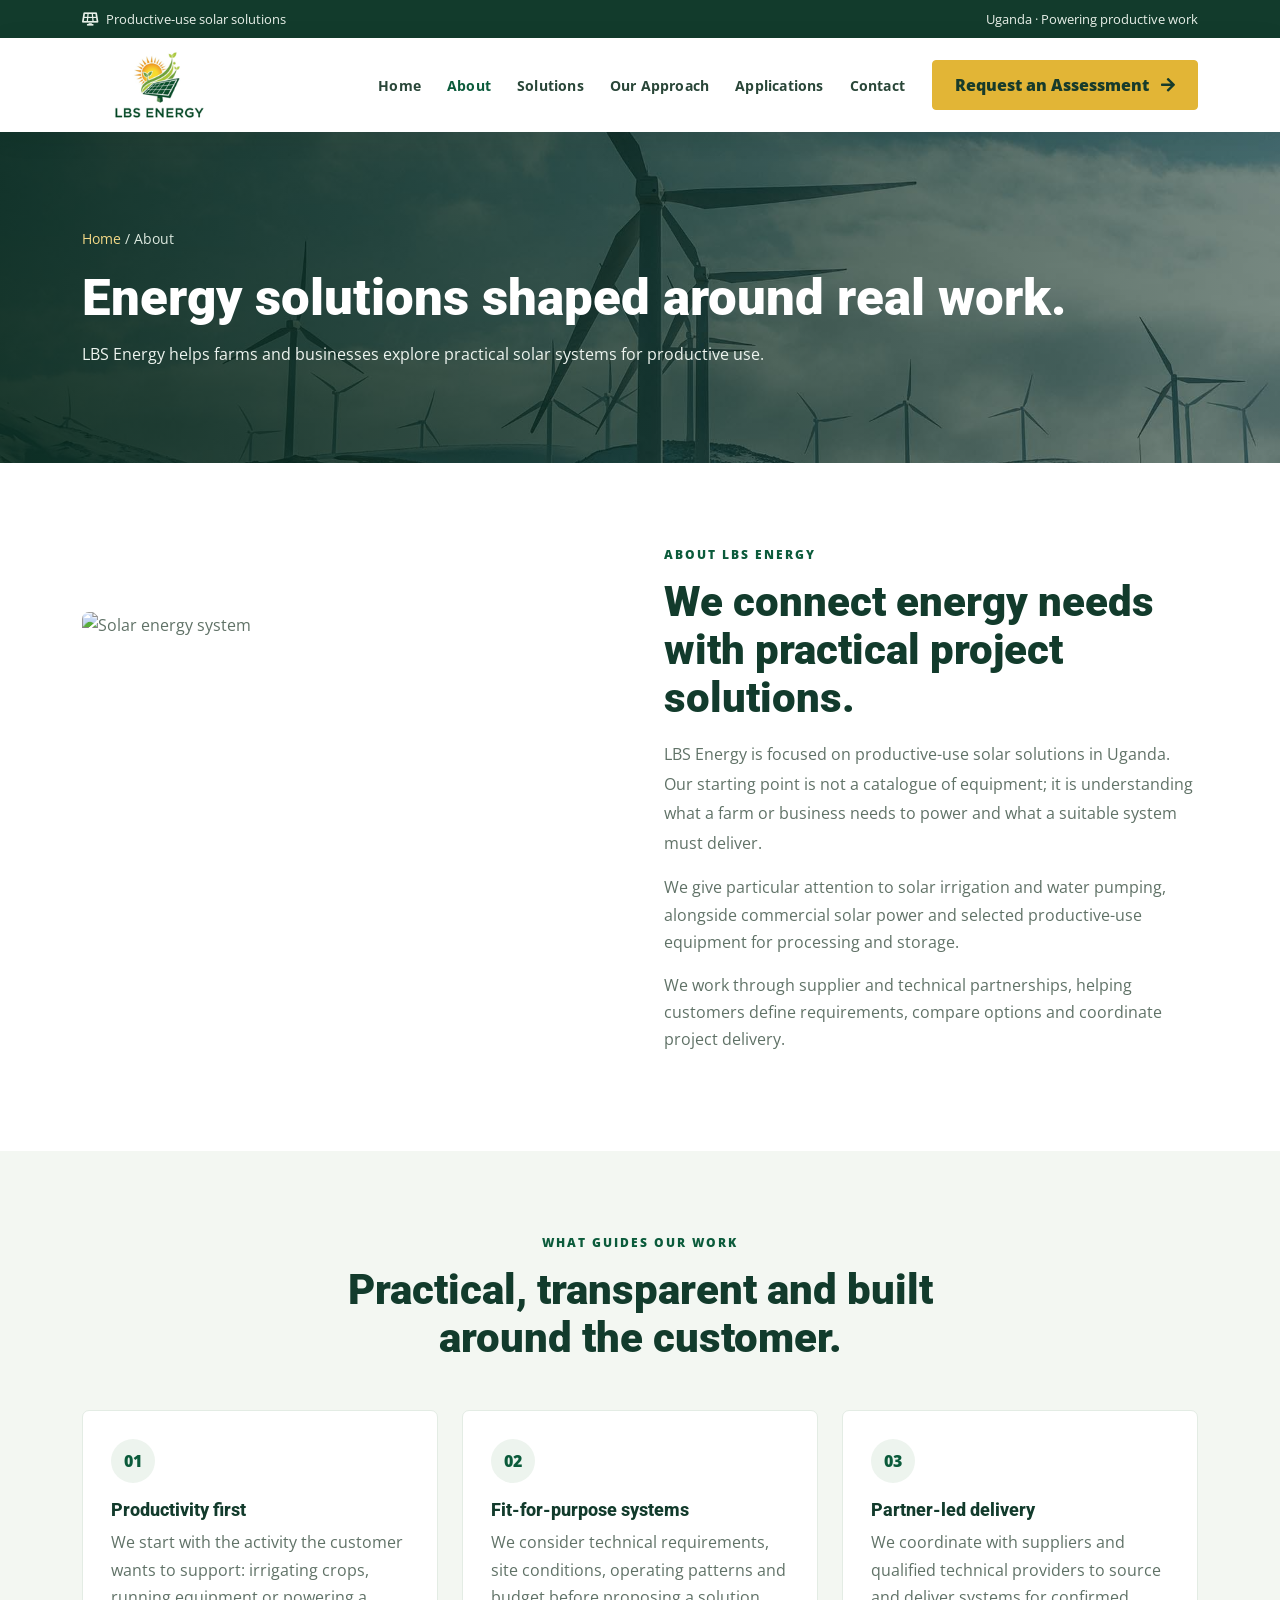
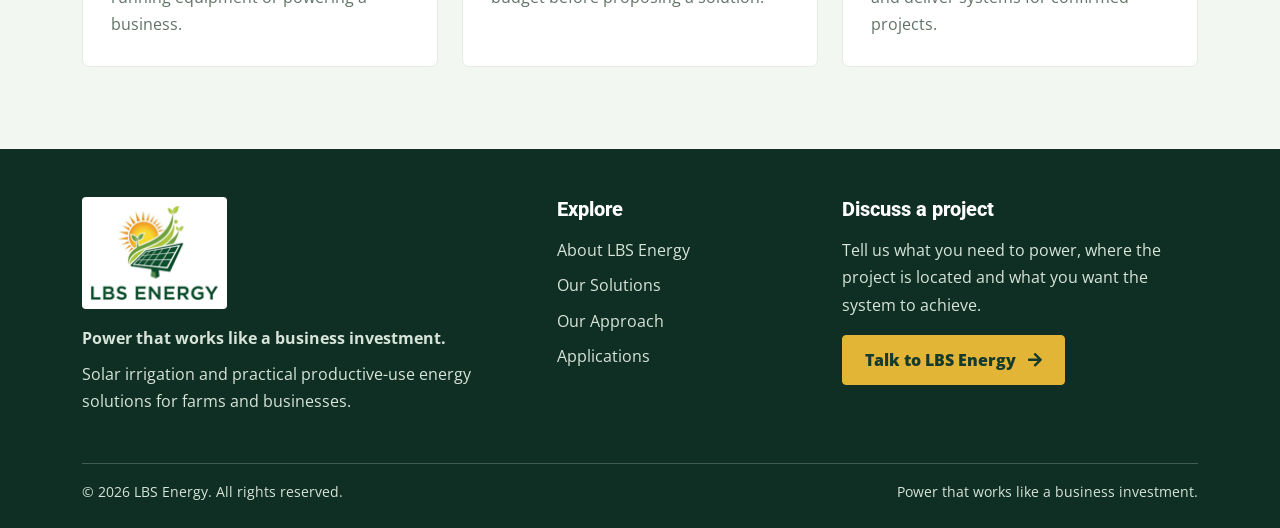
==== about.html @ 359703ac "Replace old website with complete LBS Energy website" ====
<!DOCTYPE html>
<html lang="en">
<head>
<meta charset="utf-8"><meta name="viewport" content="width=device-width, initial-scale=1">
<title>About LBS Energy | LBS Energy Uganda</title>
<meta name="description" content="Learn about LBS Energy's customer-focused, partner-led approach to productive-use solar in Uganda.">
<meta name="theme-color" content="#123b2c">
<link rel="icon" href="img/lbs-energy-logo.png">
<link rel="preconnect" href="https://fonts.googleapis.com"><link rel="preconnect" href="https://fonts.gstatic.com" crossorigin>
<link href="https://fonts.googleapis.com/css2?family=Open+Sans:wght@400;500;600;700&family=Roboto:wght@500;700;900&display=swap" rel="stylesheet">
<link href="https://cdnjs.cloudflare.com/ajax/libs/font-awesome/5.10.0/css/all.min.css" rel="stylesheet">
<link href="css/bootstrap.min.css" rel="stylesheet"><link href="css/lbs-custom.css" rel="stylesheet">
</head>
<body>
<div class="topline"><div class="container d-flex justify-content-between flex-wrap gap-2"><span><i class="fas fa-solar-panel me-2"></i>Productive-use solar solutions</span><span>Uganda · Powering productive work</span></div></div>
<nav class="navbar navbar-expand-lg navbar-light bg-white sticky-top py-2"><div class="container">
<a class="navbar-brand d-flex align-items-center" href="index.html"><img src="img/lbs-energy-logo.png" alt="LBS Energy" class="brand-logo"></a>
<button class="navbar-toggler" type="button" data-bs-toggle="collapse" data-bs-target="#mainNav" aria-controls="mainNav" aria-expanded="false" aria-label="Toggle navigation"><span class="navbar-toggler-icon"></span></button>
<div class="collapse navbar-collapse" id="mainNav"><div class="navbar-nav ms-auto align-items-lg-center gap-lg-1">
<a class="nav-link " href="index.html">Home</a><a class="nav-link active" href="about.html">About</a><a class="nav-link " href="service.html">Solutions</a><a class="nav-link " href="feature.html">Our Approach</a><a class="nav-link " href="project.html">Applications</a><a class="nav-link " href="contact.html">Contact</a>
</div><a class="btn btn-lbs ms-lg-3 mt-3 mt-lg-0" href="contact.html">Request an Assessment <i class="fas fa-arrow-right ms-2"></i></a></div></div></nav>

<header class="page-hero"><div class="container"><div class="breadcrumb-lite"><a href="index.html">Home</a> / About</div><h1 class="mt-3">Energy solutions shaped around real work.</h1><p>LBS Energy helps farms and businesses explore practical solar systems for productive use.</p></div></header>
<section class="section-pad"><div class="container"><div class="row g-5 align-items-center"><div class="col-lg-6"><img src="img/about.jpg" class="feature-image" alt="Solar energy system"></div><div class="col-lg-6"><div class="section-label">About LBS Energy</div><h2 class="section-title">We connect energy needs with practical project solutions.</h2><p class="intro-copy">LBS Energy is focused on productive-use solar solutions in Uganda. Our starting point is not a catalogue of equipment; it is understanding what a farm or business needs to power and what a suitable system must deliver.</p><p>We give particular attention to solar irrigation and water pumping, alongside commercial solar power and selected productive-use equipment for processing and storage.</p><p>We work through supplier and technical partnerships, helping customers define requirements, compare options and coordinate project delivery.</p></div></div></div></section>
<section class="feature-band section-pad"><div class="container"><div class="text-center mx-auto mb-5" style="max-width:700px"><div class="section-label">What guides our work</div><h2 class="section-title">Practical, transparent and built around the customer.</h2></div><div class="row g-4">
<div class="col-md-4"><div class="info-panel"><div class="number-pill">01</div><h3>Productivity first</h3><p>We start with the activity the customer wants to support: irrigating crops, running equipment or powering a business.</p></div></div>
<div class="col-md-4"><div class="info-panel"><div class="number-pill">02</div><h3>Fit-for-purpose systems</h3><p>We consider technical requirements, site conditions, operating patterns and budget before proposing a solution.</p></div></div>
<div class="col-md-4"><div class="info-panel"><div class="number-pill">03</div><h3>Partner-led delivery</h3><p>We coordinate with suppliers and qualified technical providers to source and deliver systems for confirmed projects.</p></div></div>
</div></div></section>

<footer class="pt-5 pb-4"><div class="container"><div class="row g-4">
<div class="col-lg-5"><img src="img/lbs-energy-logo.png" alt="LBS Energy" class="footer-logo"><p class="mt-3 mb-2 fw-bold">Power that works like a business investment.</p><p class="mb-0">Solar irrigation and practical productive-use energy solutions for farms and businesses.</p></div>
<div class="col-6 col-lg-3"><h5 class="mb-3">Explore</h5><p class="mb-2"><a href="about.html">About LBS Energy</a></p><p class="mb-2"><a href="service.html">Our Solutions</a></p><p class="mb-2"><a href="feature.html">Our Approach</a></p><p class="mb-2"><a href="project.html">Applications</a></p></div>
<div class="col-6 col-lg-4"><h5 class="mb-3">Discuss a project</h5><p>Tell us what you need to power, where the project is located and what you want the system to achieve.</p><a href="contact.html" class="btn btn-lbs">Talk to LBS Energy <i class="fas fa-arrow-right ms-2"></i></a></div>
</div><hr class="border-secondary mt-5"><div class="d-flex flex-wrap justify-content-between gap-2 small"><span>© <span id="year"></span> LBS Energy. All rights reserved.</span><span>Power that works like a business investment.</span></div></div></footer>
<script src="https://cdn.jsdelivr.net/npm/bootstrap@5.0.0/dist/js/bootstrap.bundle.min.js"></script><script>document.getElementById('year').textContent=new Date().getFullYear();</script>
</body></html>
---- css/lbs-custom.css ----
:root{--lbs-green:#0b5b3b;--lbs-deep:#123b2c;--lbs-gold:#e2b536;--lbs-soft:#f3f7f2;--lbs-ink:#20352a;--lbs-muted:#607267}
*{box-sizing:border-box}html{scroll-behavior:smooth}body{font-family:'Open Sans',sans-serif;color:var(--lbs-muted);line-height:1.7}h1,h2,h3,h4,h5,.navbar-brand{font-family:Roboto,sans-serif;color:var(--lbs-deep);line-height:1.2}a{color:var(--lbs-green)}.topline{background:var(--lbs-deep);color:#e8f0e9;font-size:.82rem;padding:8px 0}.navbar{box-shadow:0 5px 25px rgba(12,48,31,.08)}.brand-logo{width:155px;max-height:68px;object-fit:contain}.navbar .nav-link{font-weight:700;font-size:.85rem;letter-spacing:.2px;color:#294638!important;padding:20px 11px!important}.navbar .nav-link:hover,.navbar .nav-link.active{color:var(--lbs-green)!important}.btn-lbs{background:var(--lbs-gold);border:1px solid var(--lbs-gold);color:#173b2b;font-weight:800;border-radius:4px;padding:12px 22px;transition:.2s}.btn-lbs:hover{background:#c99e28;border-color:#c99e28;color:#102f24;transform:translateY(-1px)}.btn-outline-lbs{border:1px solid rgba(255,255,255,.8);color:white;border-radius:4px;padding:12px 22px;font-weight:700}.btn-outline-lbs:hover{background:white;color:var(--lbs-green)}.hero{background:linear-gradient(90deg,rgba(7,39,26,.95),rgba(7,39,26,.82) 53%,rgba(7,39,26,.26)),url('../img/carousel-2.jpg') center/cover no-repeat;min-height:590px;display:flex;align-items:center}.hero-content{padding:95px 0;max-width:760px}.eyebrow,.section-label{color:#b88c17;font-size:.76rem;font-weight:900;letter-spacing:2px;text-transform:uppercase}.hero h1{color:#fff;font-size:clamp(2.6rem,5.2vw,4.5rem);font-weight:900;line-height:1.06;margin:17px 0 20px}.hero p{color:#edf4ef;font-size:1.08rem;max-width:650px;line-height:1.85}.hero-note{display:inline-flex;gap:9px;align-items:center;color:#f8e8b7;margin-top:22px;font-size:.9rem}.section-pad{padding:82px 0}.section-label{color:var(--lbs-green)}.section-title{font-size:clamp(2rem,3.3vw,2.8rem);font-weight:900;line-height:1.14;margin:12px 0 18px}.intro-copy{font-size:1rem;line-height:1.85;max-width:740px}.trust-strip{position:relative;margin-top:-34px;background:white;box-shadow:0 12px 34px rgba(20,50,35,.09);z-index:2;border-radius:6px}.trust-item{padding:23px;display:flex;align-items:center;gap:13px;height:100%}.trust-icon,.solution-icon{width:48px;height:48px;flex:0 0 48px;display:grid;place-items:center;background:#edf4ee;border-radius:50%;color:var(--lbs-green);font-size:1.2rem}.trust-item strong{display:block;color:var(--lbs-deep);font-size:.96rem}.trust-item span{font-size:.82rem}.solution-card{height:100%;border:1px solid #e4ece5;border-radius:7px;overflow:hidden;background:white;box-shadow:0 5px 18px rgba(20,50,35,.04);transition:.25s}.solution-card:hover{transform:translateY(-4px);box-shadow:0 15px 32px rgba(20,50,35,.1)}.solution-card img{width:100%;height:220px;object-fit:cover}.solution-body{padding:25px}.solution-body h3{font-size:1.22rem;font-weight:800;margin:12px 0}.solution-body p{font-size:.93rem;line-height:1.75;margin:0}.feature-band{background:var(--lbs-soft)}.feature-image{width:100%;height:100%;min-height:390px;object-fit:cover;border-radius:7px}.check-line{display:flex;gap:12px;margin:15px 0;color:#42594c}.check-line i{color:var(--lbs-green);margin-top:5px}.process-card{background:white;border:1px solid #e3ece4;border-top:4px solid var(--lbs-green);border-radius:5px;padding:25px;height:100%}.process-number{font-size:1.8rem;font-weight:900;color:#c99e28;margin-bottom:12px}.process-card h3{font-size:1.1rem;font-weight:800}.process-card p{font-size:.9rem;line-height:1.7;margin:0}.audience-card{background:white;border:1px solid #e5ece6;padding:21px;border-radius:5px;height:100%;display:flex;gap:13px;align-items:flex-start}.audience-card i{color:var(--lbs-green);font-size:1.3rem;margin-top:4px}.audience-card h3{font-size:1rem;font-weight:800;margin-bottom:5px}.audience-card p{font-size:.86rem;margin:0;line-height:1.6}.cta-band{background:linear-gradient(120deg,#0b5b3b,#123b2c);color:white;border-radius:7px;padding:46px}.cta-band h2{color:white;font-weight:900}.cta-band p{color:#e1eee5;max-width:690px}.page-hero{background:linear-gradient(90deg,rgba(7,39,26,.9),rgba(7,39,26,.55)),url('../img/carousel-1.jpg') center/cover no-repeat;padding:95px 0;color:white}.page-hero h1{font-size:clamp(2.4rem,4vw,3.6rem);color:white;font-weight:900}.page-hero p{color:#edf4ef;max-width:700px;margin:12px 0 0}.info-panel{background:#fff;border:1px solid #e3ece4;border-radius:7px;padding:28px;height:100%}.info-panel h3{font-size:1.15rem;font-weight:800}.info-panel p{margin-bottom:0}.number-pill{display:inline-grid;place-items:center;width:44px;height:44px;background:#edf4ee;color:var(--lbs-green);font-weight:900;border-radius:50%;margin-bottom:16px}.form-control,.form-select{border-color:#dce6dd;padding:12px 14px;border-radius:4px}.form-control:focus,.form-select:focus{border-color:var(--lbs-green);box-shadow:0 0 0 .2rem rgba(11,91,59,.12)}footer{background:#102f24;color:#d7e4da}footer h5{color:white;font-weight:800}footer a{color:#d7e4da;text-decoration:none}footer a:hover{color:var(--lbs-gold)}footer .footer-logo{width:145px;background:white;padding:7px;border-radius:4px}.small-note{font-size:.85rem;color:#718176}.list-check{padding-left:0;list-style:none}.list-check li{margin:10px 0}.list-check i{color:var(--lbs-green);margin-right:9px}.breadcrumb-lite{font-size:.88rem;color:#dce9df}.breadcrumb-lite a{color:#f4d986;text-decoration:none}
@media(max-width:991px){.navbar .nav-link{padding:9px 0!important}.navbar .navbar-nav{border-top:1px solid #eee}.hero{min-height:550px}.trust-strip{margin-top:0}}
@media(max-width:767px){.hero{min-height:530px;background-position:58% center}.hero-content{padding:75px 0}.section-pad{padding:62px 0}.cta-band{padding:30px 22px}.brand-logo{width:132px}.page-hero{padding:70px 0}.feature-image{min-height:280px}}
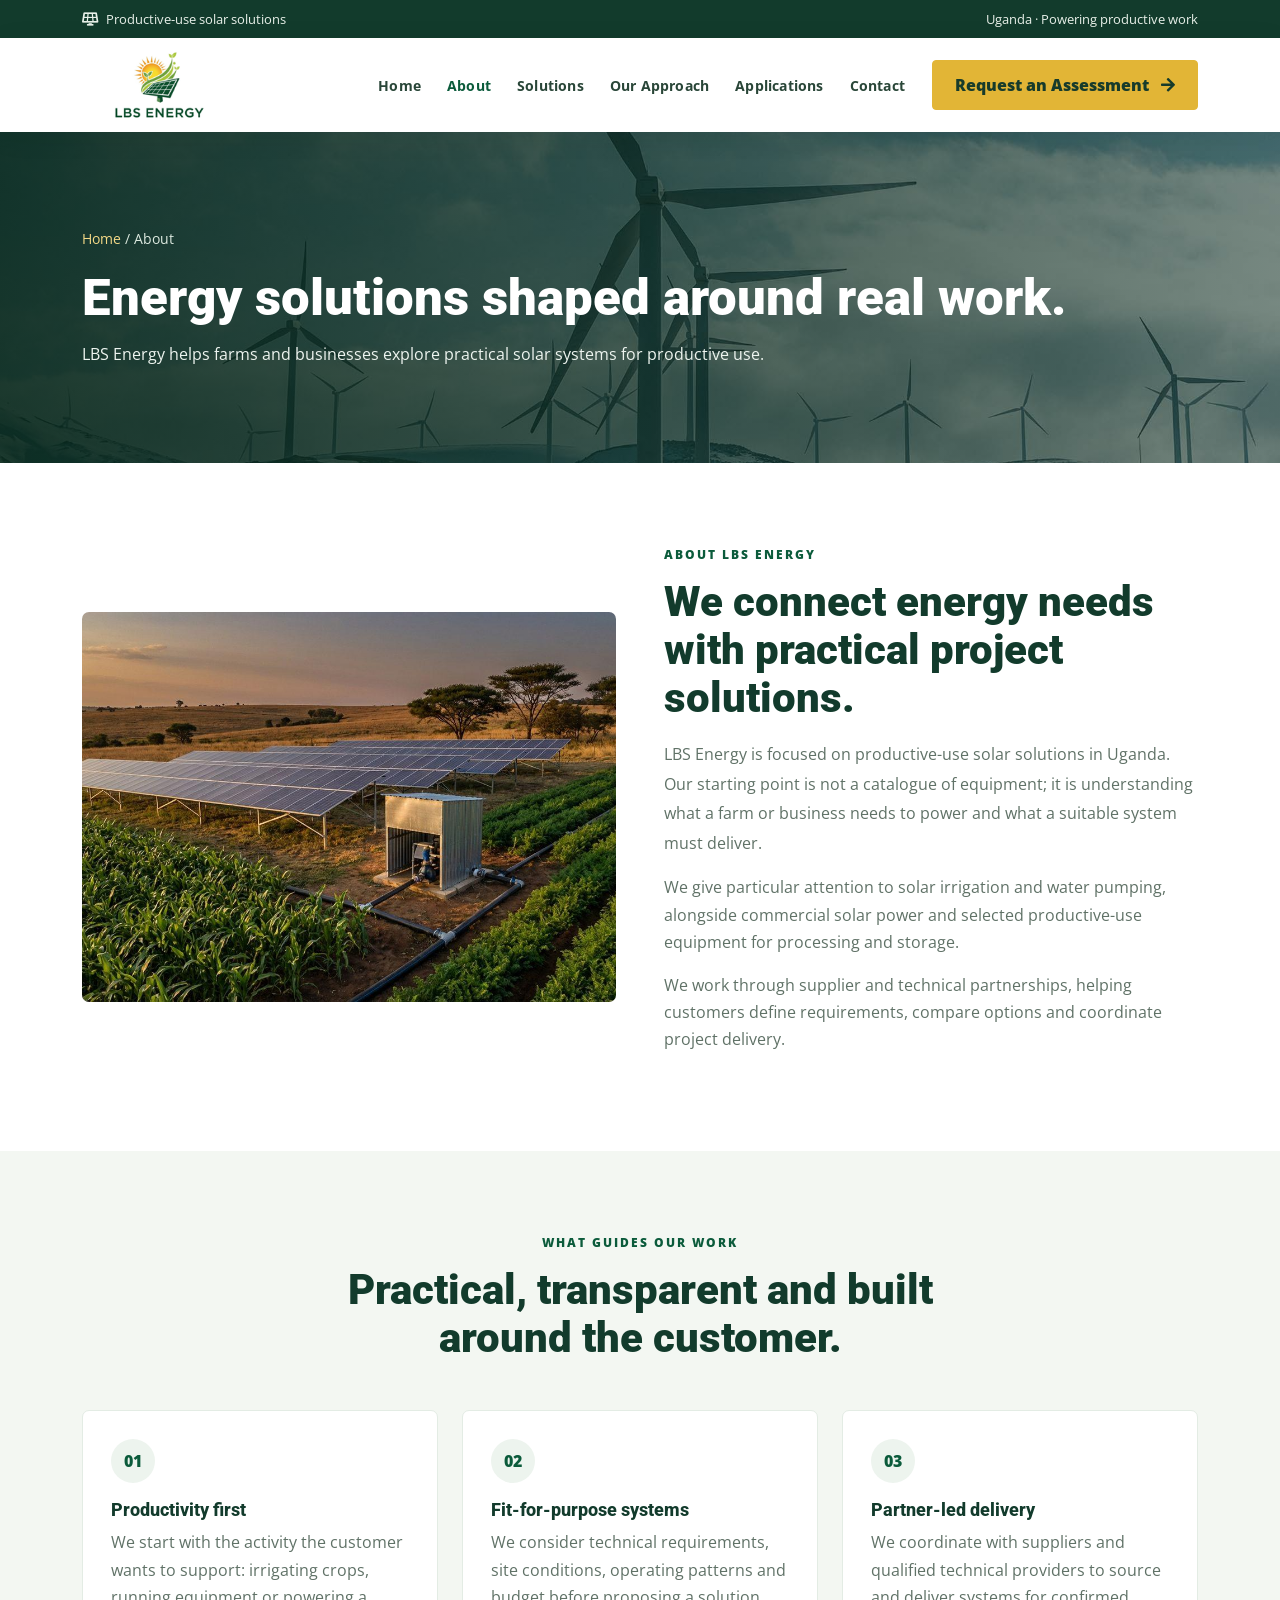
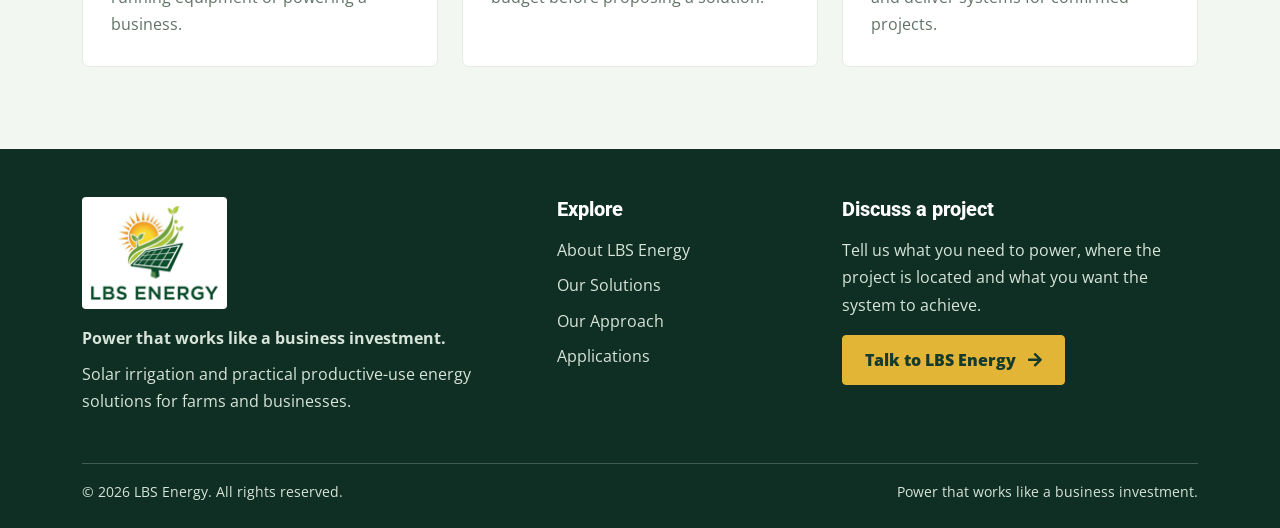
==== commit eb50f02c: "more changes" ====
--- a/about.html
+++ b/about.html
@@ -14,13 +14,13 @@
 <body>
 <div class="topline"><div class="container d-flex justify-content-between flex-wrap gap-2"><span><i class="fas fa-solar-panel me-2"></i>Productive-use solar solutions</span><span>Uganda · Powering productive work</span></div></div>
 <nav class="navbar navbar-expand-lg navbar-light bg-white sticky-top py-2"><div class="container">
-<a class="navbar-brand d-flex align-items-center" href="index.html"><img src="img/lbs-energy-logo.png" alt="LBS Energy" class="brand-logo"></a>
+<a class="navbar-brand d-flex align-items-center" href="home"><img src="img/lbs-energy-logo.png" alt="LBS Energy" class="brand-logo"></a>
 <button class="navbar-toggler" type="button" data-bs-toggle="collapse" data-bs-target="#mainNav" aria-controls="mainNav" aria-expanded="false" aria-label="Toggle navigation"><span class="navbar-toggler-icon"></span></button>
 <div class="collapse navbar-collapse" id="mainNav"><div class="navbar-nav ms-auto align-items-lg-center gap-lg-1">
-<a class="nav-link " href="index.html">Home</a><a class="nav-link active" href="about.html">About</a><a class="nav-link " href="service.html">Solutions</a><a class="nav-link " href="feature.html">Our Approach</a><a class="nav-link " href="project.html">Applications</a><a class="nav-link " href="contact.html">Contact</a>
-</div><a class="btn btn-lbs ms-lg-3 mt-3 mt-lg-0" href="contact.html">Request an Assessment <i class="fas fa-arrow-right ms-2"></i></a></div></div></nav>
+<a class="nav-link " href="home">Home</a><a class="nav-link active" href="about">About</a><a class="nav-link " href="service.html">Solutions</a><a class="nav-link " href="feature.html">Our Approach</a><a class="nav-link " href="project">Applications</a><a class="nav-link " href="contact">Contact</a>
+</div><a class="btn btn-lbs ms-lg-3 mt-3 mt-lg-0" href="contact">Request an Assessment <i class="fas fa-arrow-right ms-2"></i></a></div></div></nav>
 
-<header class="page-hero"><div class="container"><div class="breadcrumb-lite"><a href="index.html">Home</a> / About</div><h1 class="mt-3">Energy solutions shaped around real work.</h1><p>LBS Energy helps farms and businesses explore practical solar systems for productive use.</p></div></header>
+<header class="page-hero"><div class="container"><div class="breadcrumb-lite"><a href="home">Home</a> / About</div><h1 class="mt-3">Energy solutions shaped around real work.</h1><p>LBS Energy helps farms and businesses explore practical solar systems for productive use.</p></div></header>
 <section class="section-pad"><div class="container"><div class="row g-5 align-items-center"><div class="col-lg-6"><img src="img/about.jpg" class="feature-image" alt="Solar energy system"></div><div class="col-lg-6"><div class="section-label">About LBS Energy</div><h2 class="section-title">We connect energy needs with practical project solutions.</h2><p class="intro-copy">LBS Energy is focused on productive-use solar solutions in Uganda. Our starting point is not a catalogue of equipment; it is understanding what a farm or business needs to power and what a suitable system must deliver.</p><p>We give particular attention to solar irrigation and water pumping, alongside commercial solar power and selected productive-use equipment for processing and storage.</p><p>We work through supplier and technical partnerships, helping customers define requirements, compare options and coordinate project delivery.</p></div></div></div></section>
 <section class="feature-band section-pad"><div class="container"><div class="text-center mx-auto mb-5" style="max-width:700px"><div class="section-label">What guides our work</div><h2 class="section-title">Practical, transparent and built around the customer.</h2></div><div class="row g-4">
 <div class="col-md-4"><div class="info-panel"><div class="number-pill">01</div><h3>Productivity first</h3><p>We start with the activity the customer wants to support: irrigating crops, running equipment or powering a business.</p></div></div>
